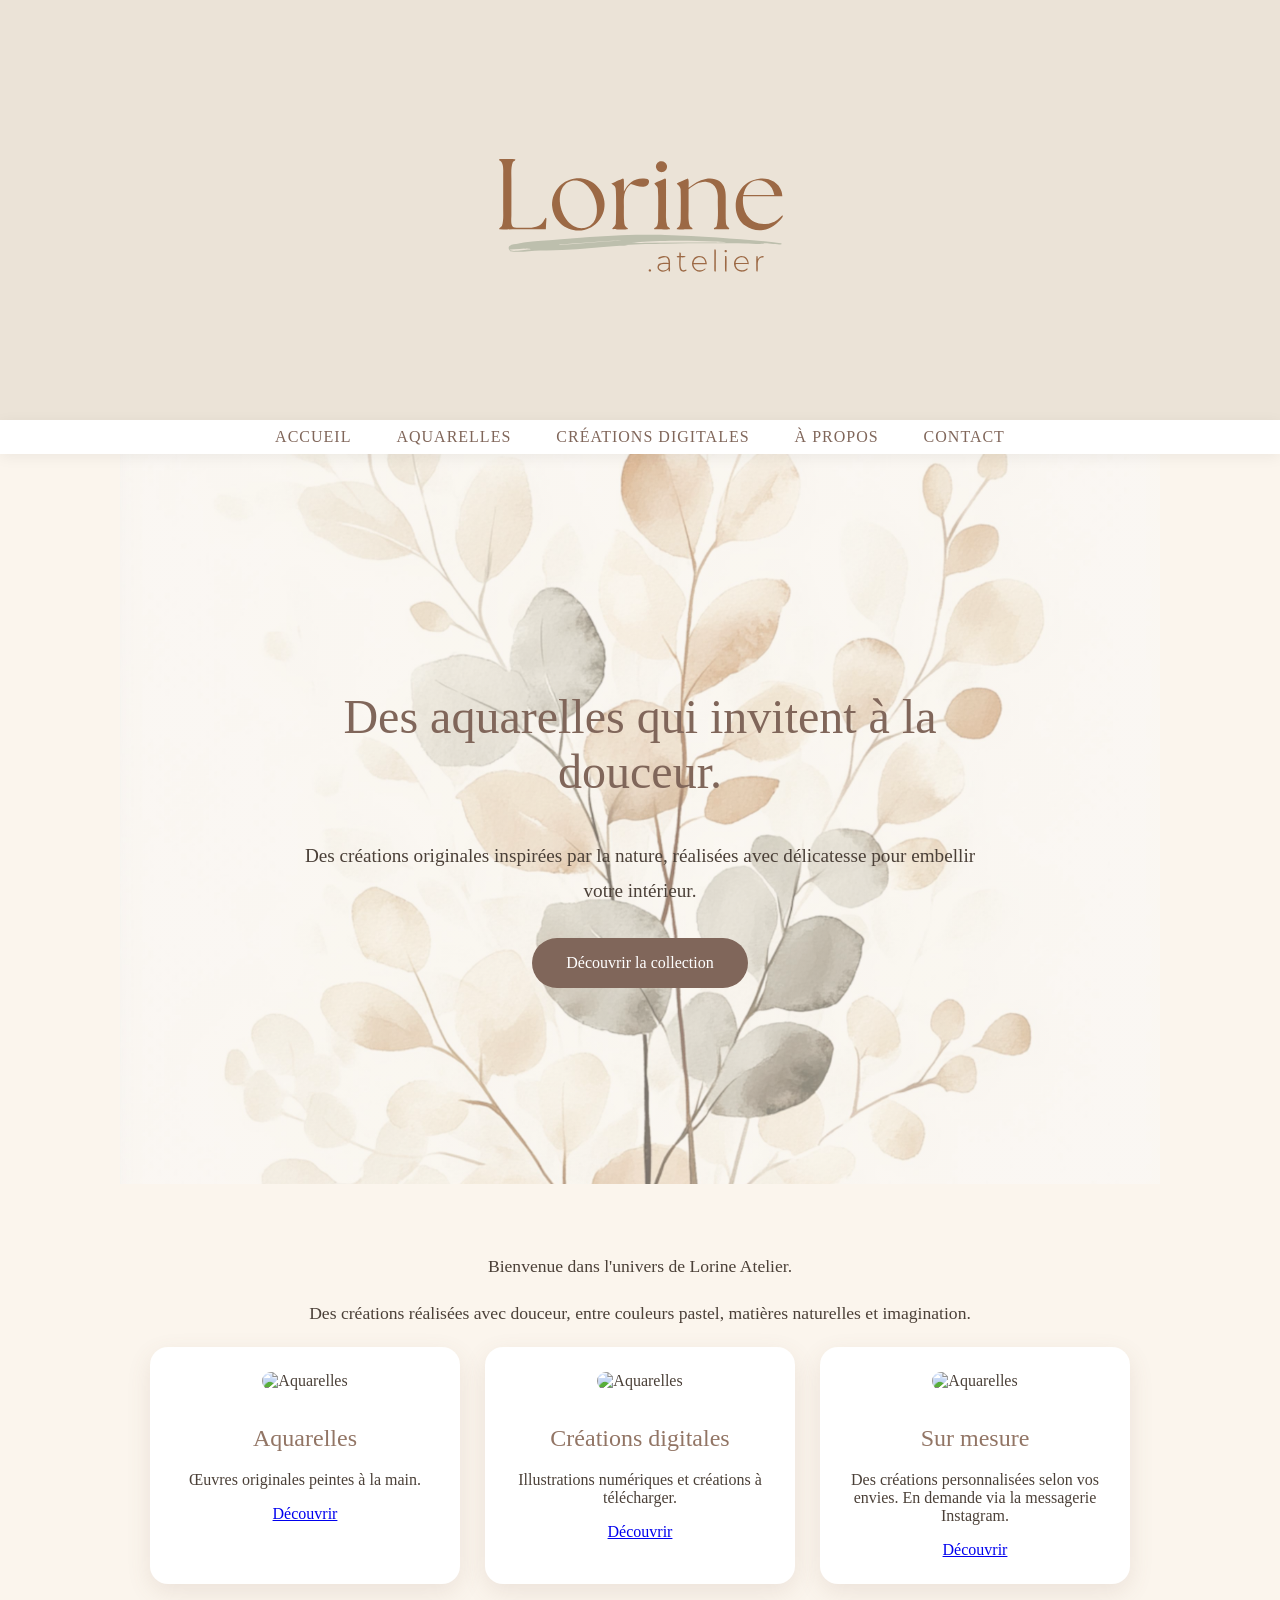
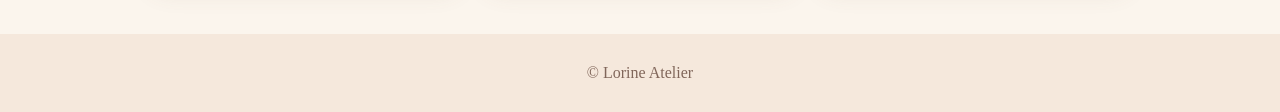
==== index.html @ 22342c41 "Enhance gallery cards with images and links Updated the gallery section with images and buttons for " ====
<!DOCTYPE html>
<html lang="fr">

<head>
    <meta charset="UTF-8">
    <meta name="viewport" content="width=device-width, initial-scale=1.0">

    <title>Lorine Atelier | Aquarelles & créations digitales</title>

    <link rel="stylesheet" href="css/style.css">

</head>

<body>

<header>

    <img src="images/logo1.svg" alt="Logo Lorine Atelier" class="hero-logo">

</header>


<nav>

    <a href="index.html">Accueil</a>

    <a href="aquarelles.html">Aquarelles</a>

    <a href="#">Créations digitales</a>

    <a href="#">À propos</a>

    <a href="#">Contact</a>

</nav>

<section class="hero">

    <div class="hero-content">

        <h2>Des aquarelles qui invitent à la douceur.</h2>

        <p>
            Des créations originales inspirées par la nature,
            réalisées avec délicatesse pour embellir votre intérieur.
        </p>

        <a href="aquarelles.html" class="hero-button">
            Découvrir la collection
        </a>

    </div>

</section>
    
<section>

<div class="intro">

<p>
Bienvenue dans l'univers de Lorine Atelier.
</p>

<p>
Des créations réalisées avec douceur, entre couleurs pastel,
matières naturelles et imagination.
</p>

</div>


<div class="gallery">

<div class="card">

    <img src="images/test-aquarelle.jpg" alt="Aquarelles">

    <h2>Aquarelles</h2>

    <p>
        Œuvres originales peintes à la main.
    </p>

    <a href="aquarelles.html" class="card-button">
        Découvrir
    </a>

</div>


<div class="card">

    <img src="images/test-aquarelle.jpg" alt="Aquarelles">

    <h2>Créations digitales</h2>

    <p>
        Illustrations numériques et créations à télécharger.
    </p>

    <a href="aquarelles.html" class="card-button">
        Découvrir
    </a>

</div>


<div class="card">

    <img src="images/test-aquarelle.jpg" alt="Aquarelles">

    <h2>Sur mesure</h2>

    <p>
        Des créations personnalisées selon vos envies. En demande via la messagerie Instagram.
    </p>

    <a href="aquarelles.html" class="card-button">
        Découvrir
    </a>

</div>

</div>

</section>


<footer>
© Lorine Atelier
</footer>


</body>

</html>
---- css/style.css ----
body {
    margin: 0;
    font-family: Georgia, serif;
    background: #fbf5ed;
    color: #4b4038;
}

header{
    background:#EBE3D7;
    text-align:center;
    padding:0;
}

h1 {
    font-size: 3.2rem;
    font-weight: normal;
    margin: 0;
    color: #80665a;
}

.subtitle {
    font-size: 1.2rem;
    margin-top: 15px;
}

nav{
    display:flex;
    justify-content:center;
    align-items:center;
    gap:45px;
    padding:8px 20px;
    background:white;
    position:sticky;
    top:0;
    box-shadow:0 3px 15px rgba(0,0,0,.06);
    z-index:1000;
}

nav a{
    color:#80665a;
    text-decoration:none;
    font-size:1rem;
    letter-spacing:1px;
    text-transform:uppercase;
    transition:.3s;
}

nav a:hover{

    color:#b58c74;

}

section {
    max-width: 1000px;
    margin: auto;
    padding: 50px 20px;
}

.intro {
    text-align: center;
    font-size: 1.1rem;
    line-height: 1.7;
}

.gallery {
    display: flex;
    gap: 25px;
    justify-content: center;
    flex-wrap: wrap;
}

.card {
    background: white;
    width: 260px;
    padding: 25px;
    border-radius: 18px;
    text-align: center;
    box-shadow: 0 8px 25px rgba(120, 90, 70, 0.12);
}

.card h2 {
    color: #927565;
    font-weight: normal;
}

footer {
    text-align: center;
    padding: 30px;
    background: #f5e8dc;
    color: #80665a;
}

.card img{
    width:100%;
    height:320px;
    object-fit:cover;
    border-radius:12px;
    margin-bottom:15px;
}

.card{
    transition:0.3s;
}

.card:hover{
    transform:translateY(-8px);
}

.hero-logo{
    display:block;
    width:95vw;
    max-width:none;
    height:420px;
    object-fit:contain;
    margin:0 auto;
}

.hero{
    height:70vh;
    min-height:500px;
    display:flex;
    justify-content:center;
    align-items:center;
    text-align:center;
    background:
        linear-gradient(rgba(245,237,228,.45), rgba(245,237,228,.45)),
        url("../images/hero.jpg");
    background-size:cover;
    background-position:center;
}

.hero-content{
    max-width:700px;
}

.hero h2{
    font-size:3rem;
    font-weight:normal;
    color:#80665a;

}

.hero p{
    font-size:1.2rem;
    line-height:1.8;
    margin:30px 0;
}

.hero-button{
    display:inline-block;
    padding:16px 34px;
    background:#80665a;
    color:white;
    text-decoration:none;
    border-radius:50px;
    transition:.3s;
}

.hero-button:hover{
    background:#a17f6e;
}
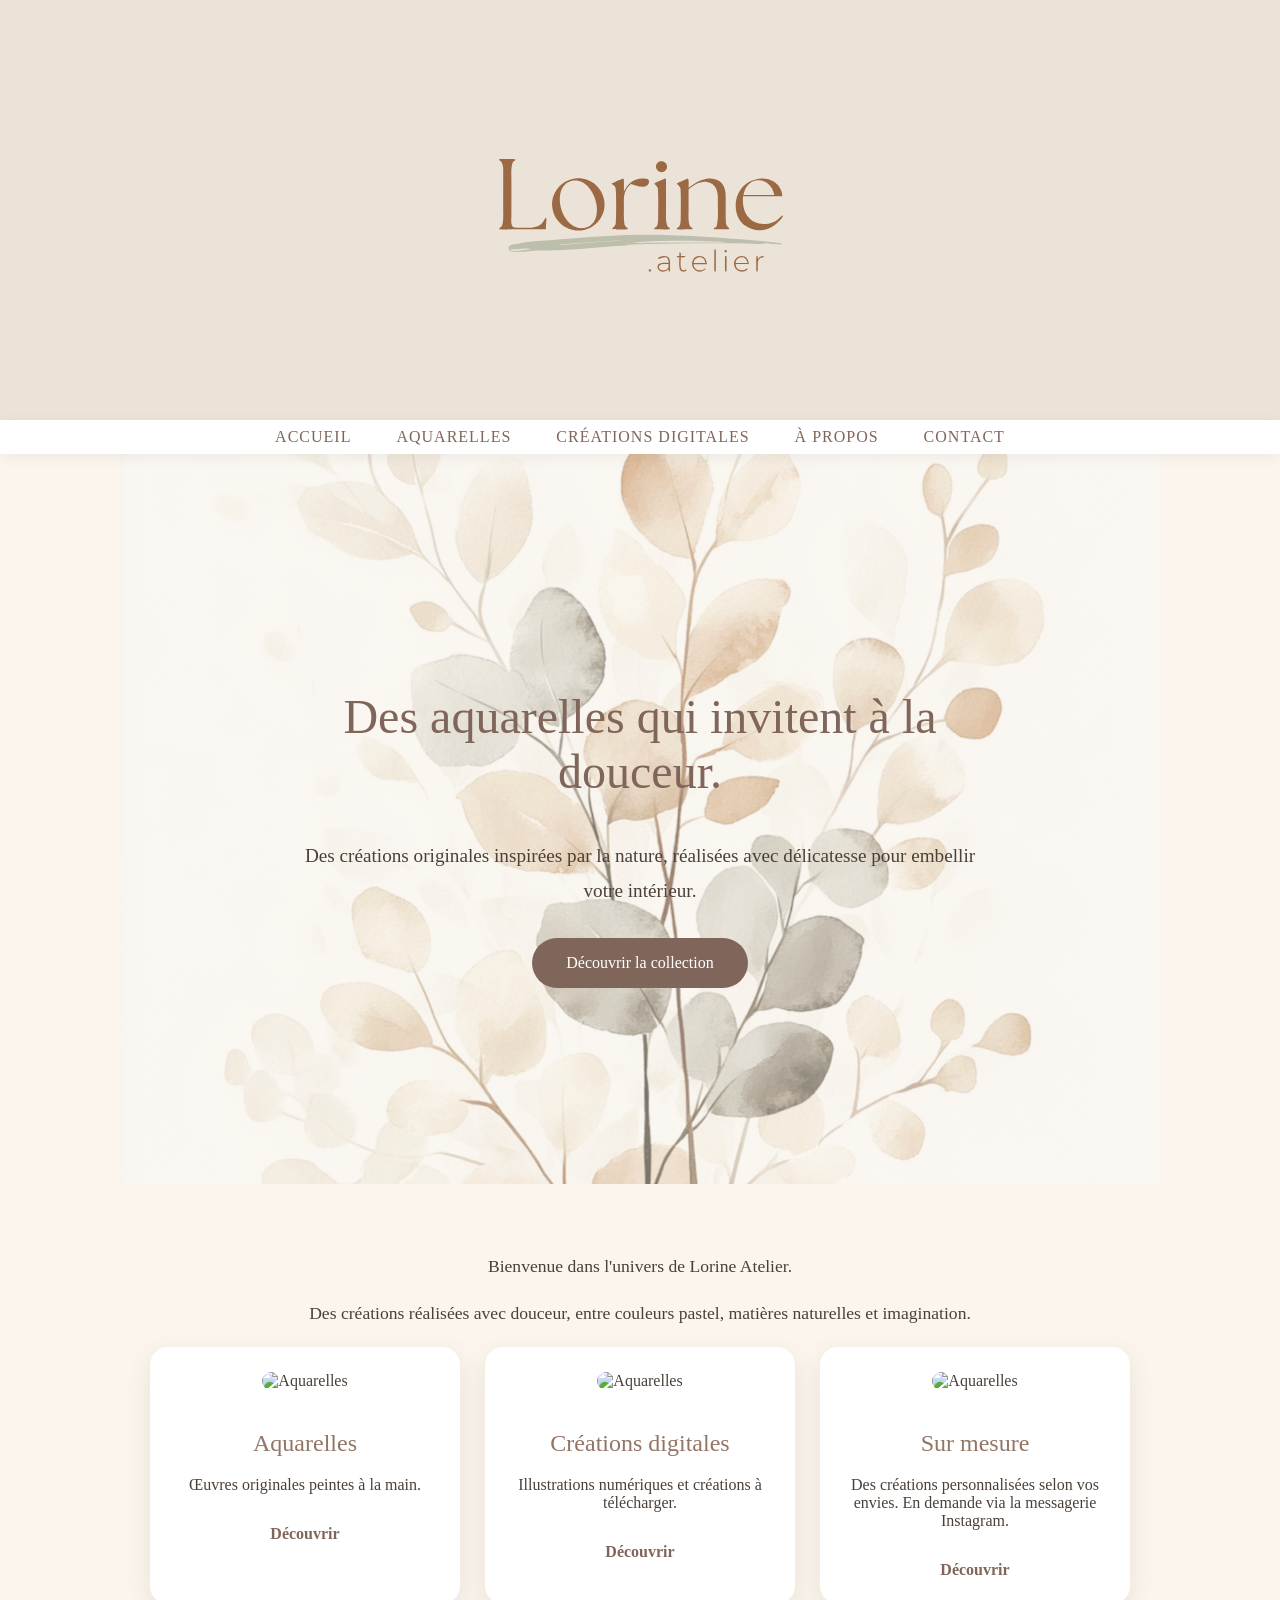
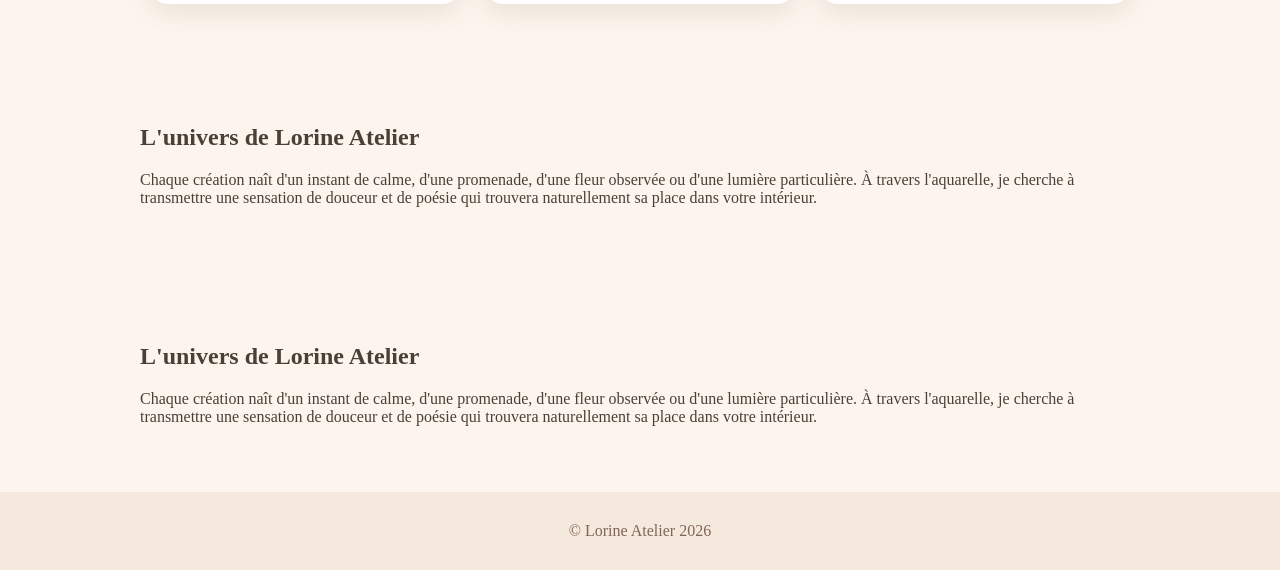
==== commit 1f16be5e: "Add 'about' section and update footer year Added a new section about 'Lorine Atelier' and updated th" ====
--- a/index.html
+++ b/index.html
@@ -125,9 +125,44 @@
 
 </section>
 
+ <section class="about">
+
+    <div class="about-content">
+
+        <h2>L'univers de Lorine Atelier</h2>
+
+        <p>
+            Chaque création naît d'un instant de calme, d'une promenade,
+            d'une fleur observée ou d'une lumière particulière.
+            À travers l'aquarelle, je cherche à transmettre une sensation
+            de douceur et de poésie qui trouvera naturellement sa place
+            dans votre intérieur.
+        </p>
+
+    </div>
+
+</section>
+
+ <section class="about">
+
+    <div class="about-content">
+
+        <h2>L'univers de Lorine Atelier</h2>
+
+        <p>
+            Chaque création naît d'un instant de calme, d'une promenade,
+            d'une fleur observée ou d'une lumière particulière.
+            À travers l'aquarelle, je cherche à transmettre une sensation
+            de douceur et de poésie qui trouvera naturellement sa place
+            dans votre intérieur.
+        </p>
+
+    </div>
+
+</section>
 
 <footer>
-© Lorine Atelier
+© Lorine Atelier 2026
 </footer>
 
 
--- a/css/style.css
+++ b/css/style.css
@@ -157,6 +157,35 @@
     transition:.3s;
 }
 
+.card img{
+    width:100%;
+    height:220px;
+    object-fit:cover;
+    border-radius:12px;
+    margin-bottom:20px;
+
+}
+
+.card{
+    transition:.3s;
+
+}
+
+.card:hover{
+    transform:translateY(-8px);
+    box-shadow:0 18px 40px rgba(0,0,0,.12);
+
+}
+
+.card-button{
+    display:inline-block;
+    margin-top:15px;
+    color:#80665a;
+    text-decoration:none;
+    font-weight:bold;
+
+}
+
 .hero-button:hover{
     background:#a17f6e;
 }
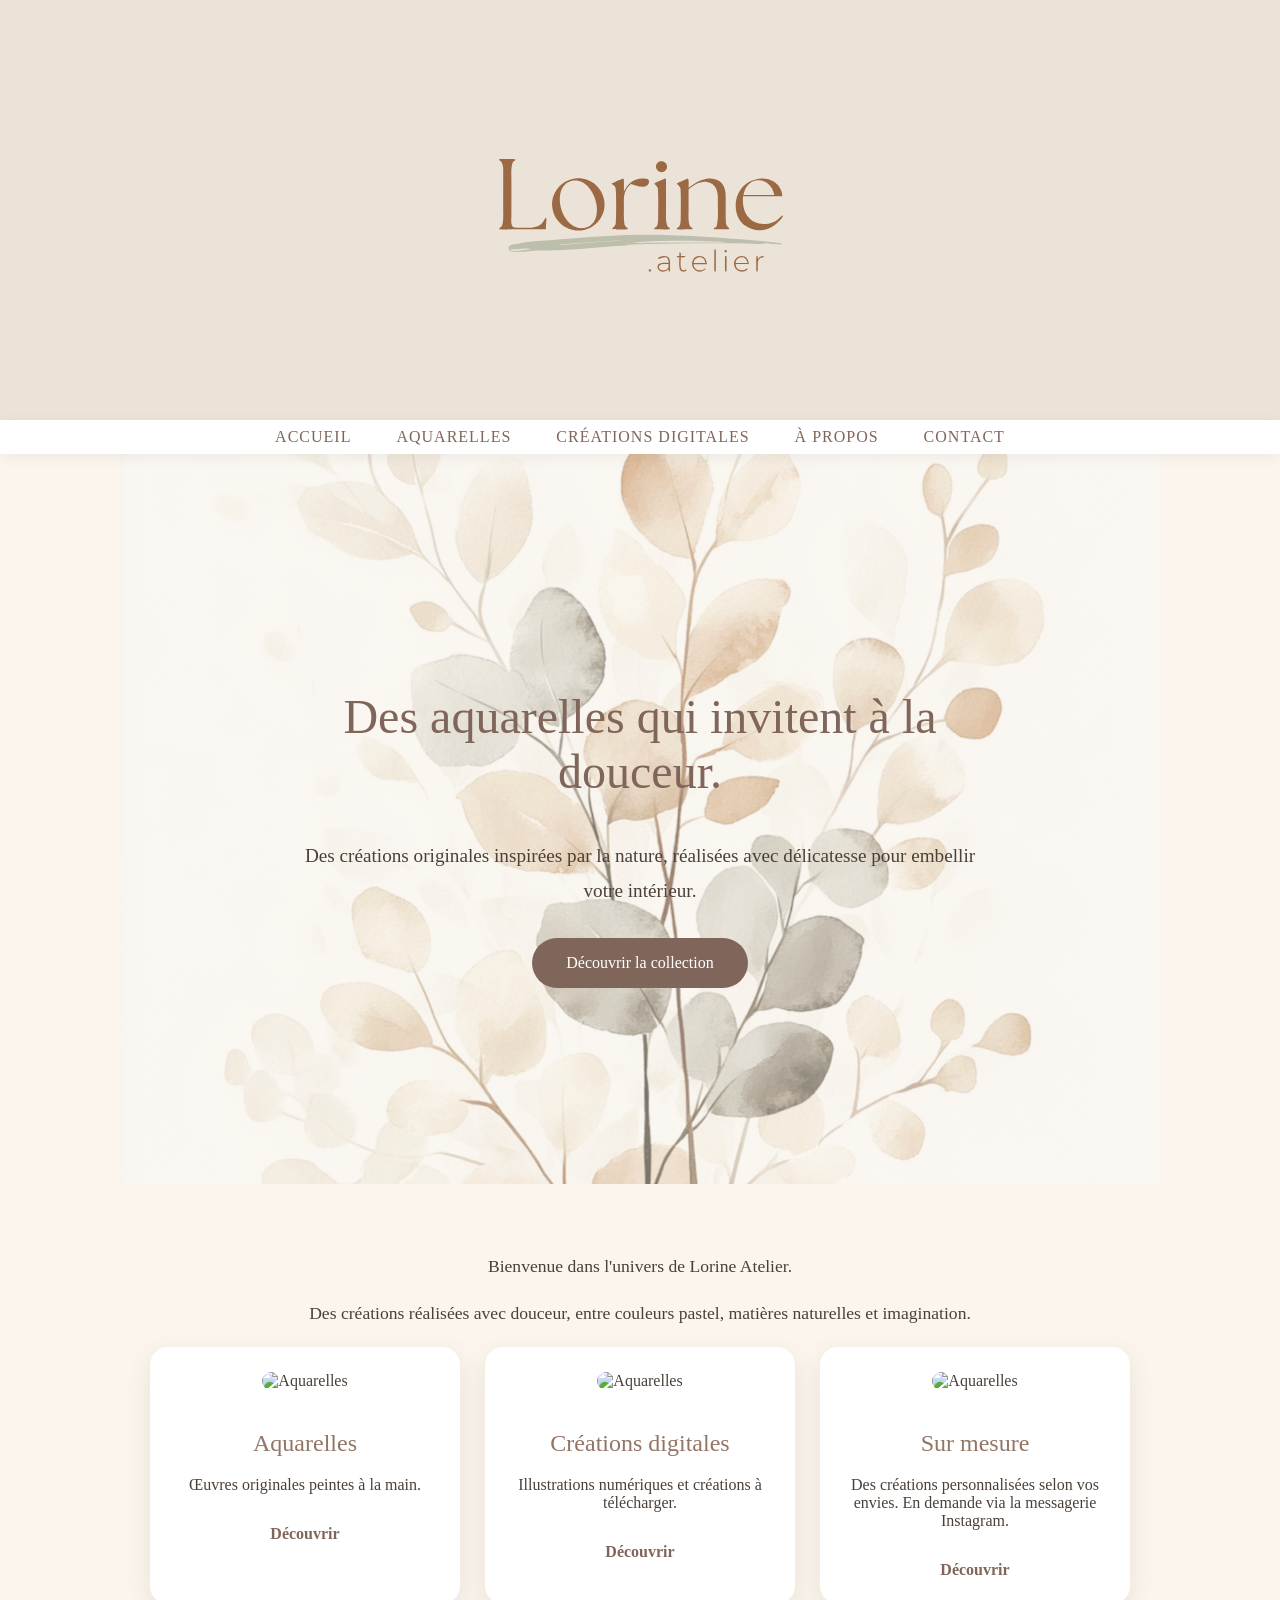
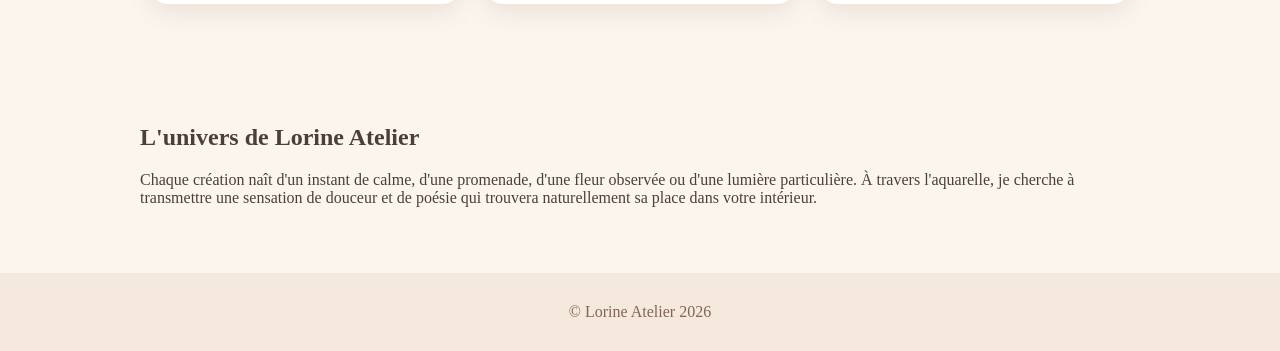
==== commit 81ec60d6: "Delete about section from index.html Removed the 'about' section from the HTML." ====
--- a/index.html
+++ b/index.html
@@ -143,24 +143,6 @@
 
 </section>
 
- <section class="about">
-
-    <div class="about-content">
-
-        <h2>L'univers de Lorine Atelier</h2>
-
-        <p>
-            Chaque création naît d'un instant de calme, d'une promenade,
-            d'une fleur observée ou d'une lumière particulière.
-            À travers l'aquarelle, je cherche à transmettre une sensation
-            de douceur et de poésie qui trouvera naturellement sa place
-            dans votre intérieur.
-        </p>
-
-    </div>
-
-</section>
-
 <footer>
 © Lorine Atelier 2026
 </footer>
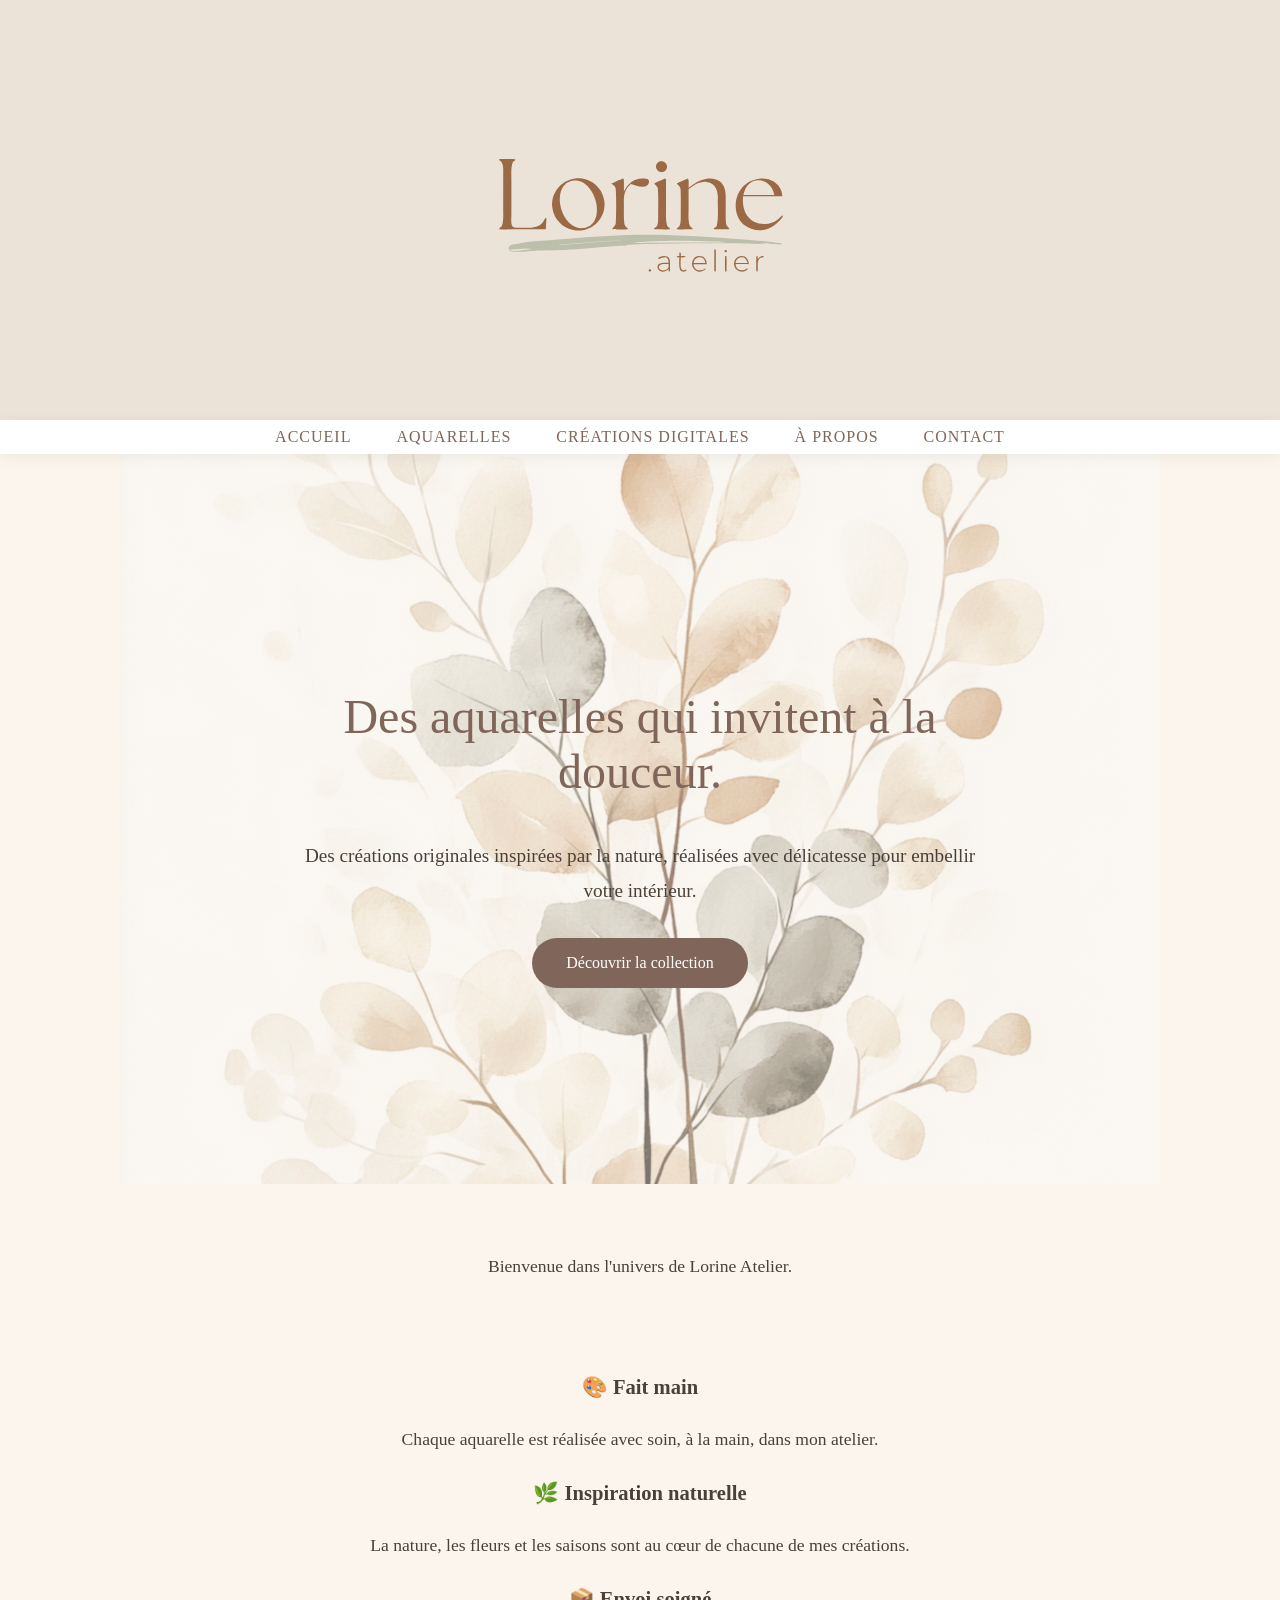
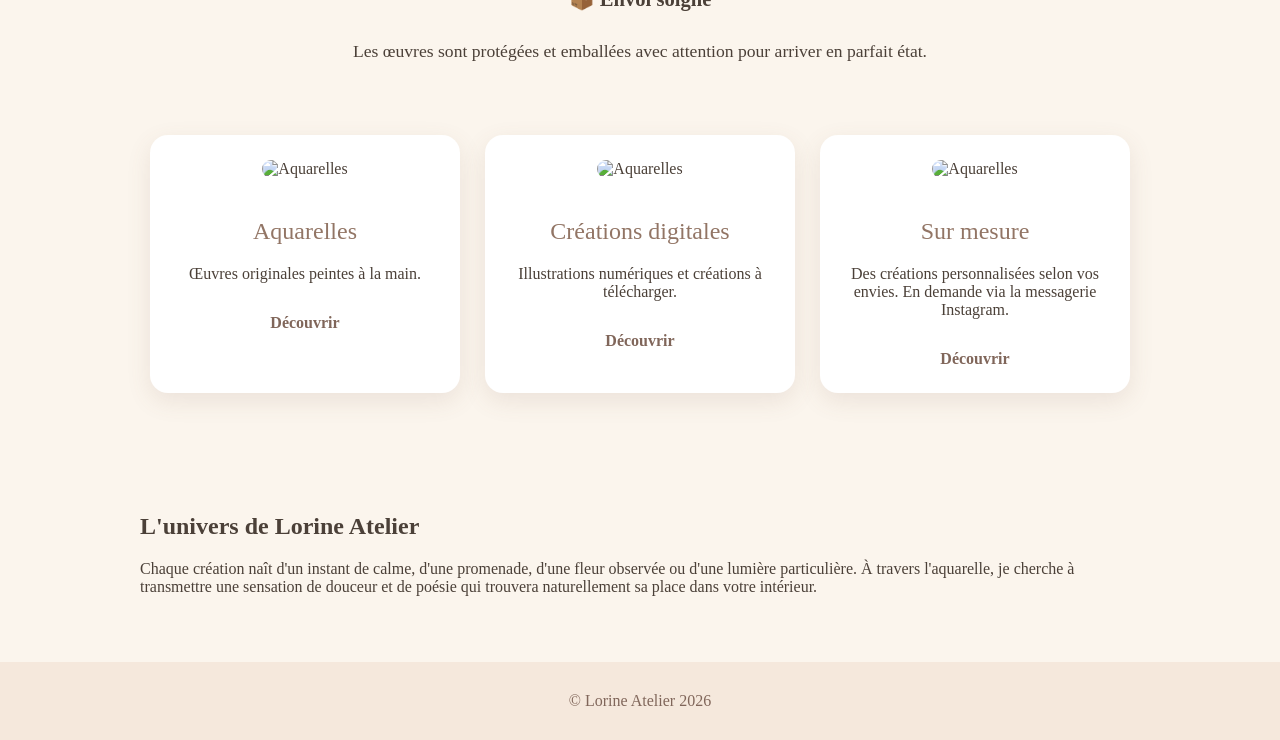
==== commit e7ec18fc: "Introduce values section in index.html Added a section highlighting key values of the creations." ====
--- a/index.html
+++ b/index.html
@@ -61,10 +61,24 @@
 Bienvenue dans l'univers de Lorine Atelier.
 </p>
 
-<p>
-Des créations réalisées avec douceur, entre couleurs pastel,
-matières naturelles et imagination.
-</p>
+<section class="values">
+
+    <div class="value">
+        <h3>🎨 Fait main</h3>
+        <p>Chaque aquarelle est réalisée avec soin, à la main, dans mon atelier.</p>
+    </div>
+
+    <div class="value">
+        <h3>🌿 Inspiration naturelle</h3>
+        <p>La nature, les fleurs et les saisons sont au cœur de chacune de mes créations.</p>
+    </div>
+
+    <div class="value">
+        <h3>📦 Envoi soigné</h3>
+        <p>Les œuvres sont protégées et emballées avec attention pour arriver en parfait état.</p>
+    </div>
+
+</section>
 
 </div>
 
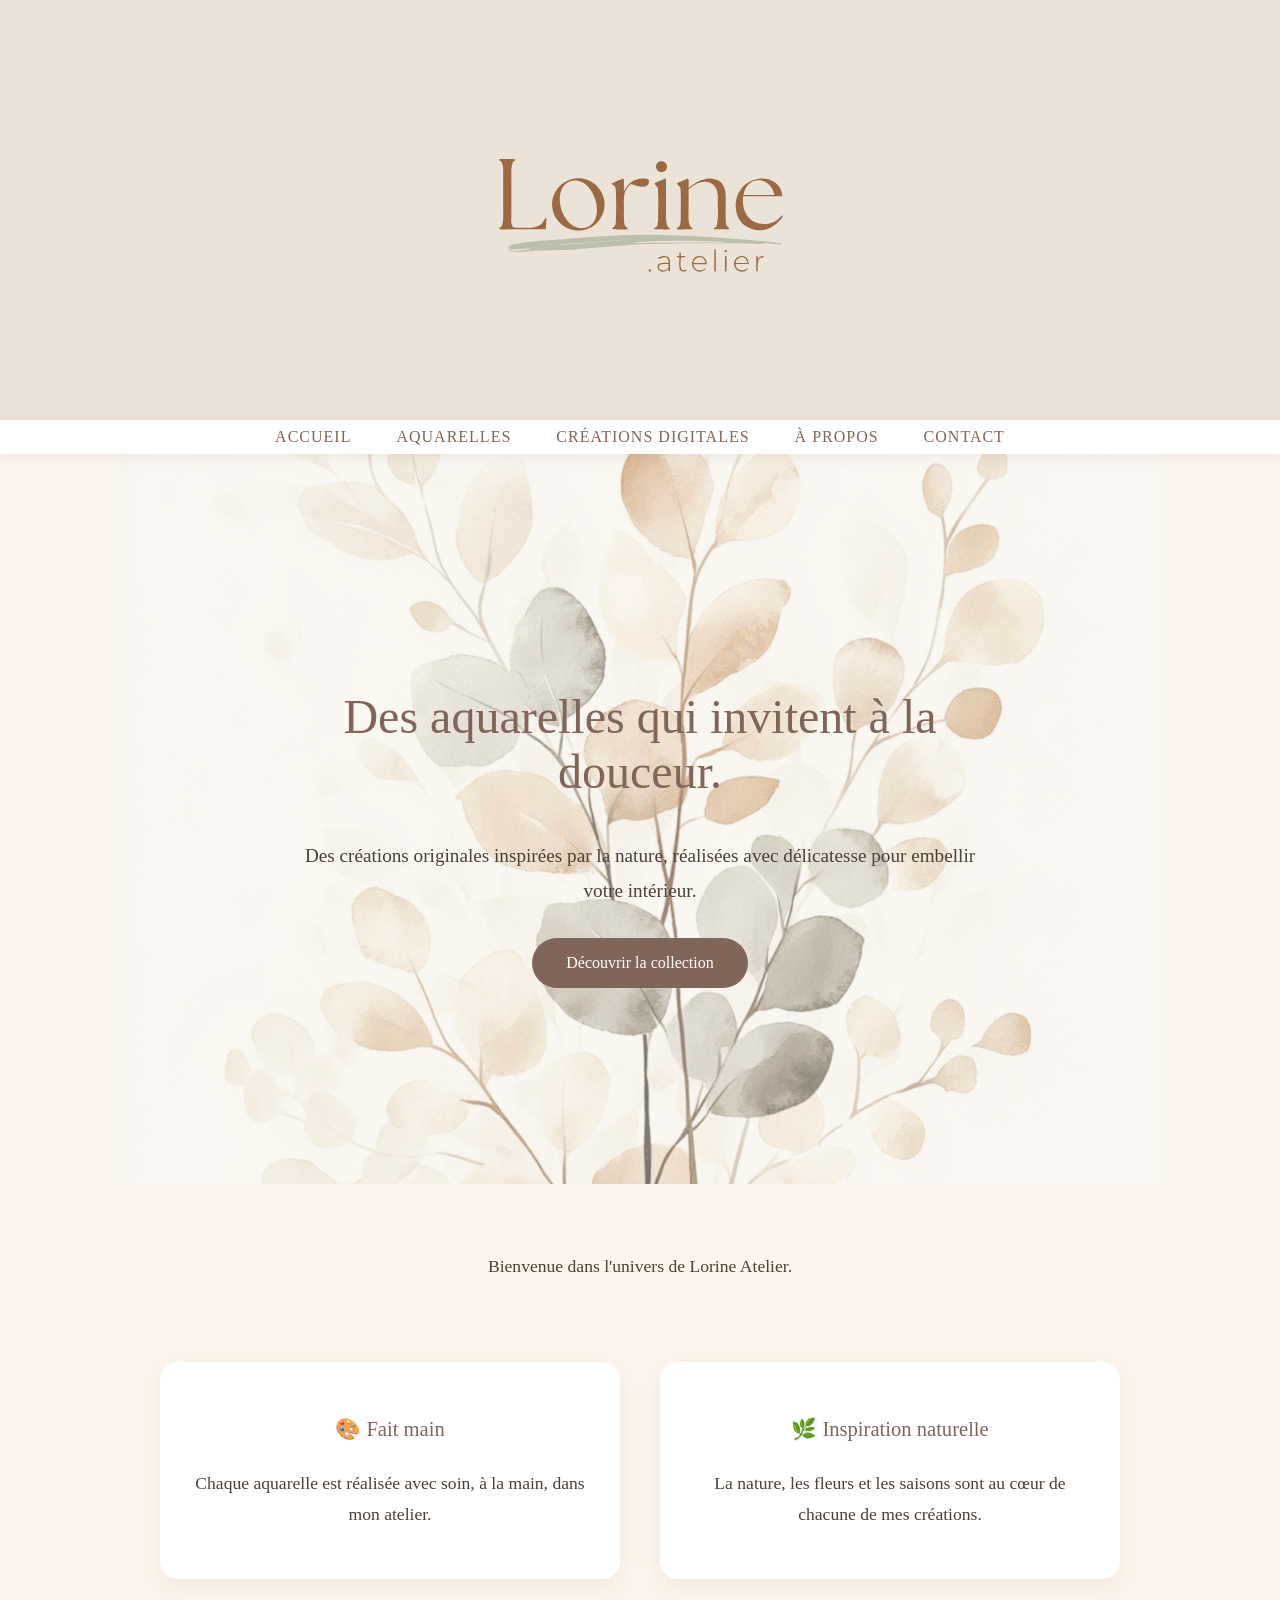
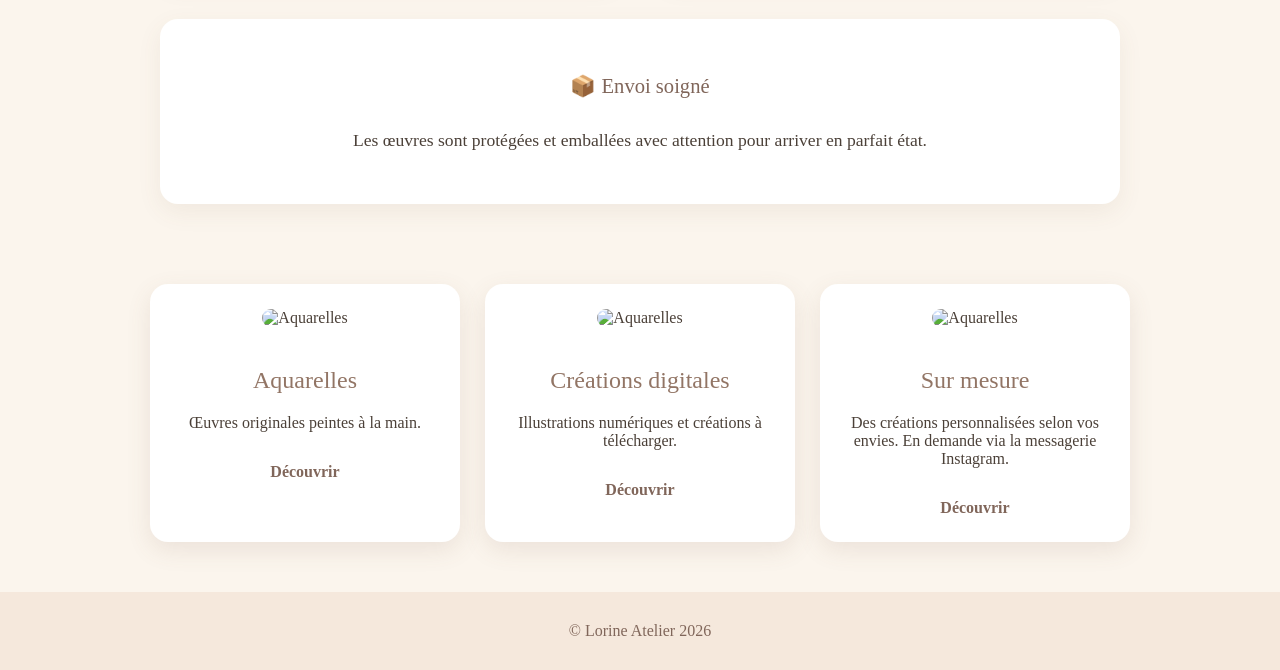
==== commit dea334b2: "Delete 'about' section from index.html Removed the 'about' section from the HTML." ====
--- a/index.html
+++ b/index.html
@@ -139,23 +139,6 @@
 
 </section>
 
- <section class="about">
-
-    <div class="about-content">
-
-        <h2>L'univers de Lorine Atelier</h2>
-
-        <p>
-            Chaque création naît d'un instant de calme, d'une promenade,
-            d'une fleur observée ou d'une lumière particulière.
-            À travers l'aquarelle, je cherche à transmettre une sensation
-            de douceur et de poésie qui trouvera naturellement sa place
-            dans votre intérieur.
-        </p>
-
-    </div>
-
-</section>
 
 <footer>
 © Lorine Atelier 2026
--- a/css/style.css
+++ b/css/style.css
@@ -189,3 +189,121 @@
 .hero-button:hover{
     background:#a17f6e;
 }
+
+.values{
+    display:flex;
+    justify-content:center;
+    gap:40px;
+    flex-wrap:wrap;
+
+    max-width:1100px;
+    margin:80px auto;
+
+    padding:0 20px;
+}
+
+.value{
+    flex:1;
+    min-width:250px;
+
+    background:white;
+
+    padding:30px;
+
+    border-radius:18px;
+
+    text-align:center;
+
+    box-shadow:0 8px 25px rgba(120,90,70,.08);
+}
+
+.value h3{
+    color:#80665a;
+    font-weight:normal;
+}
+
+.value p{
+    line-height:1.8;
+}
+
+
+
+/* ========================= */
+/* PAGE AQUARELLES */
+/* ========================= */
+
+.page-title{
+    text-align:center;
+    padding:80px 20px 50px;
+}
+
+.page-title h1{
+    font-size:3rem;
+    font-weight:normal;
+    color:#80665a;
+    margin-bottom:10px;
+}
+
+.page-title p{
+    font-size:1.1rem;
+    color:#6d5a4f;
+}
+
+.products{
+    max-width:1200px;
+    margin:0 auto 100px;
+    padding:0 20px;
+    display:grid;
+    grid-template-columns:repeat(auto-fit,minmax(280px,1fr));
+    gap:35px;
+}
+
+.product{
+    background:white;
+    border-radius:18px;
+    overflow:hidden;
+    box-shadow:0 8px 25px rgba(0,0,0,.08);
+    transition:0.3s;
+}
+
+.product:hover{
+    transform:translateY(-8px);
+    box-shadow:0 18px 40px rgba(0,0,0,.12);
+}
+
+.product img{
+    width:100%;
+    height:320px;
+    object-fit:cover;
+}
+
+.product h2{
+    text-align:center;
+    color:#80665a;
+    font-weight:normal;
+    margin-top:20px;
+}
+
+.price{
+    text-align:center;
+    font-size:1.3rem;
+    color:#4b4038;
+    margin:10px 0 25px;
+}
+
+.product a{
+    display:block;
+    width:180px;
+    margin:0 auto 30px;
+    padding:14px;
+    text-align:center;
+    background:#80665a;
+    color:white;
+    text-decoration:none;
+    border-radius:40px;
+    transition:.3s;
+}
+
+.product a:hover{
+    background:#9a7d6c;
+}
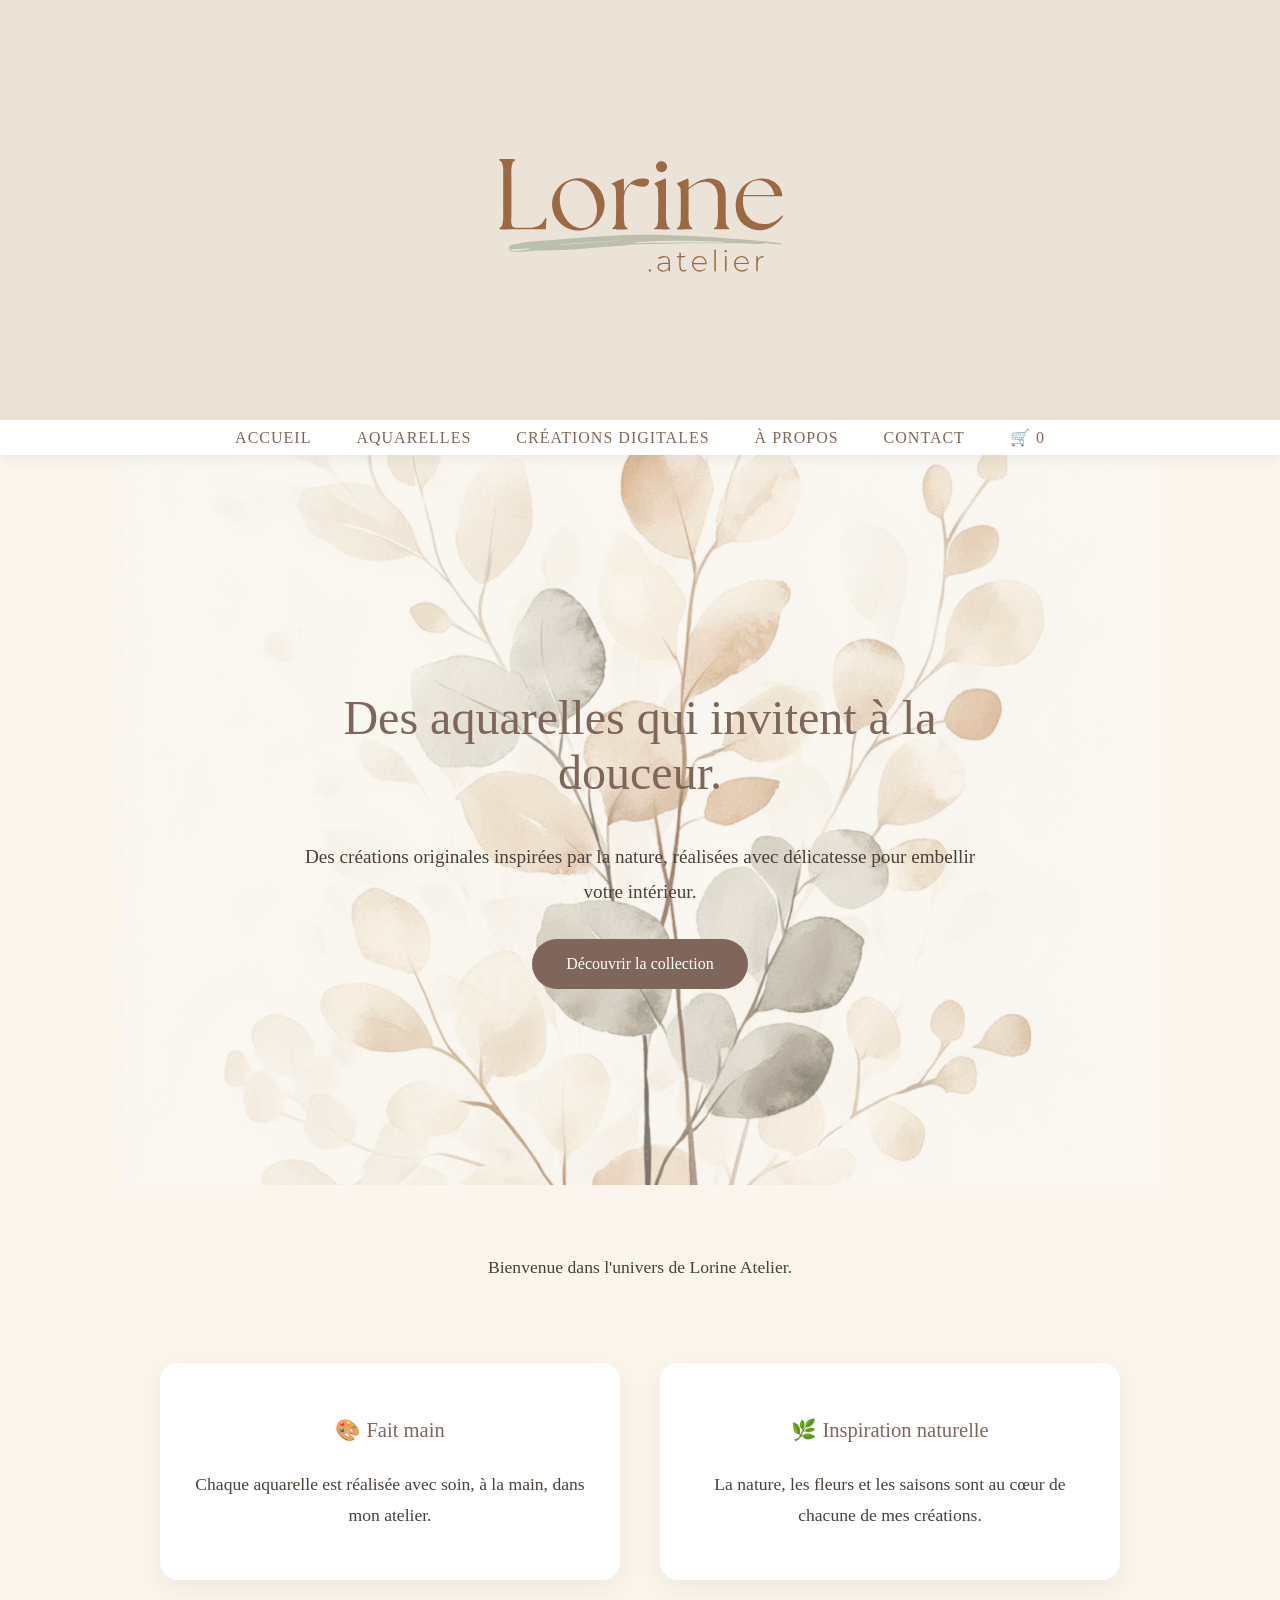
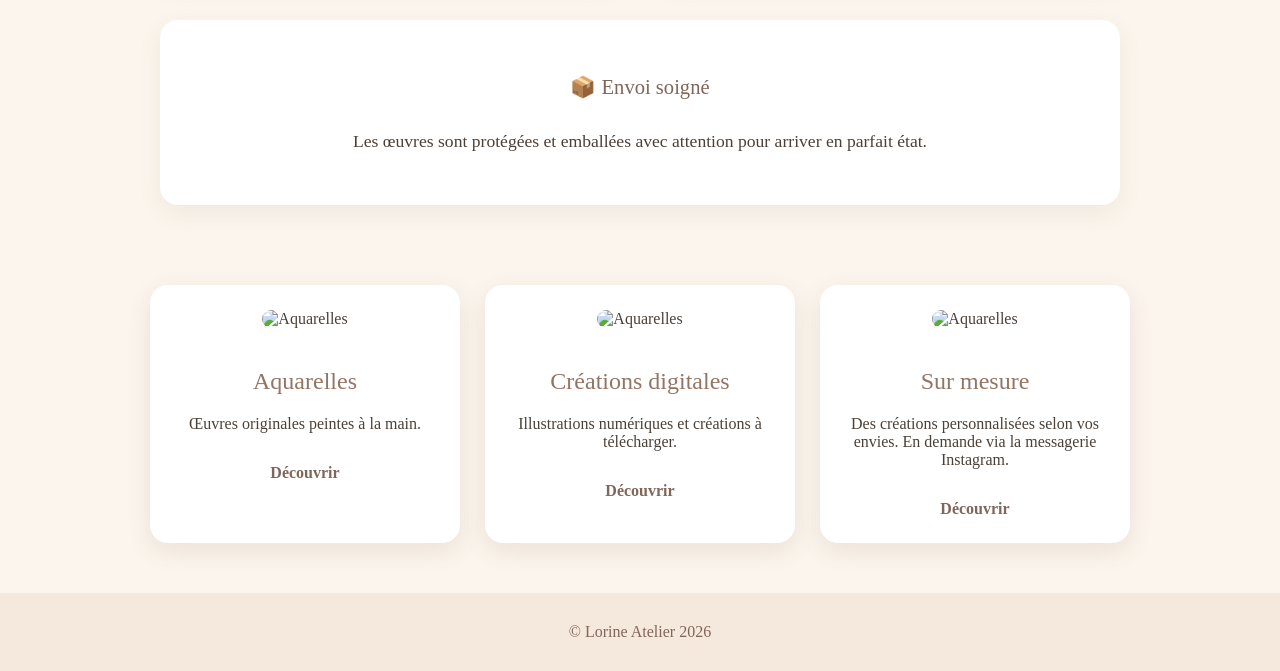
==== commit 5f41cc44: "Add cart link to navigation in index.html" ====
--- a/index.html
+++ b/index.html
@@ -23,14 +23,13 @@
 <nav>
 
     <a href="index.html">Accueil</a>
-
     <a href="aquarelles.html">Aquarelles</a>
-
     <a href="#">Créations digitales</a>
-
     <a href="#">À propos</a>
-
     <a href="#">Contact</a>
+    <a href="panier.html" id="cart-link">
+        🛒 <span id="cart-count">0</span>
+    </a>
 
 </nav>
 
--- a/css/style.css
+++ b/css/style.css
@@ -307,3 +307,175 @@
 .product a:hover{
     background:#9a7d6c;
 }
+
+.tabs{
+    display:flex;
+    margin-bottom:30px;
+}
+
+.tab{
+    flex:1;
+    padding:15px;
+    border:none;
+    background:#f3ede8;
+    color:#80665a;
+    cursor:pointer;
+    font-size:1rem;
+    transition:.3s;
+}
+
+.tab.active{
+    background:#80665a;
+    color:white;
+}
+
+.tab:first-child{
+    border-radius:12px 0 0 12px;
+}
+
+.tab:last-child{
+    border-radius:0 12px 12px 0;
+}
+
+.product-options{
+    margin:30px 0;
+}
+
+#reproduction select{
+    width:100%;
+    padding:12px;
+    margin:20px 0;
+    border-radius:10px;
+    border:1px solid #ddd;
+    font-size:1rem;
+}
+
+.buy-button{
+    display:block;
+    width:100%;
+    padding:16px;
+    margin-top:30px;
+
+    background:#80665a;
+    color:white;
+
+    border:none;
+    border-radius:50px;
+
+    font-size:1rem;
+    cursor:pointer;
+
+    transition:.3s;
+}
+
+.buy-button:hover{
+    background:#9a7d6c;
+}
+
+
+/* ========================= */
+/* PAGE PRODUIT */
+/* ========================= */
+
+.product-page{
+
+    display:flex;
+    gap:50px;
+    align-items:flex-start;
+
+}
+
+.product-image{
+
+    flex:1;
+
+}
+
+.product-image img{
+
+    width:100%;
+    max-width:500px;
+    height:auto;
+
+    border-radius:18px;
+
+    display:block;
+
+}
+
+.product-info{
+
+    flex:1;
+
+}
+
+
+/* ========================= */
+/* JAVA SCRIPT */
+/* ========================= */
+
+.tab-content{
+    display:none;
+}
+
+.tab-content.active{
+    display:block;
+}
+
+
+.quantity-controls{
+
+    display:flex;
+    justify-content:center;
+    align-items:center;
+    gap:15px;
+    margin:15px 0;
+
+}
+
+.quantity-controls button{
+
+    width:35px;
+    height:35px;
+    border:none;
+    border-radius:50%;
+    background:#80665a;
+    color:white;
+    cursor:pointer;
+    font-size:1.2rem;
+    transition:.3s;
+
+}
+
+.quantity-controls button:hover{
+    background:#a17f6e;
+
+}
+
+.cart-item{
+
+    display:flex;
+    align-items:center;
+    gap:20px;
+    background:white;
+    padding:20px;
+    margin-bottom:20px;
+    border-radius:18px;
+    box-shadow:0 8px 20px rgba(0,0,0,.08);
+
+}
+
+.cart-image{
+
+    width:120px;
+    height:120px;
+    object-fit:cover;
+    border-radius:12px;
+
+}
+
+
+
+
+
+
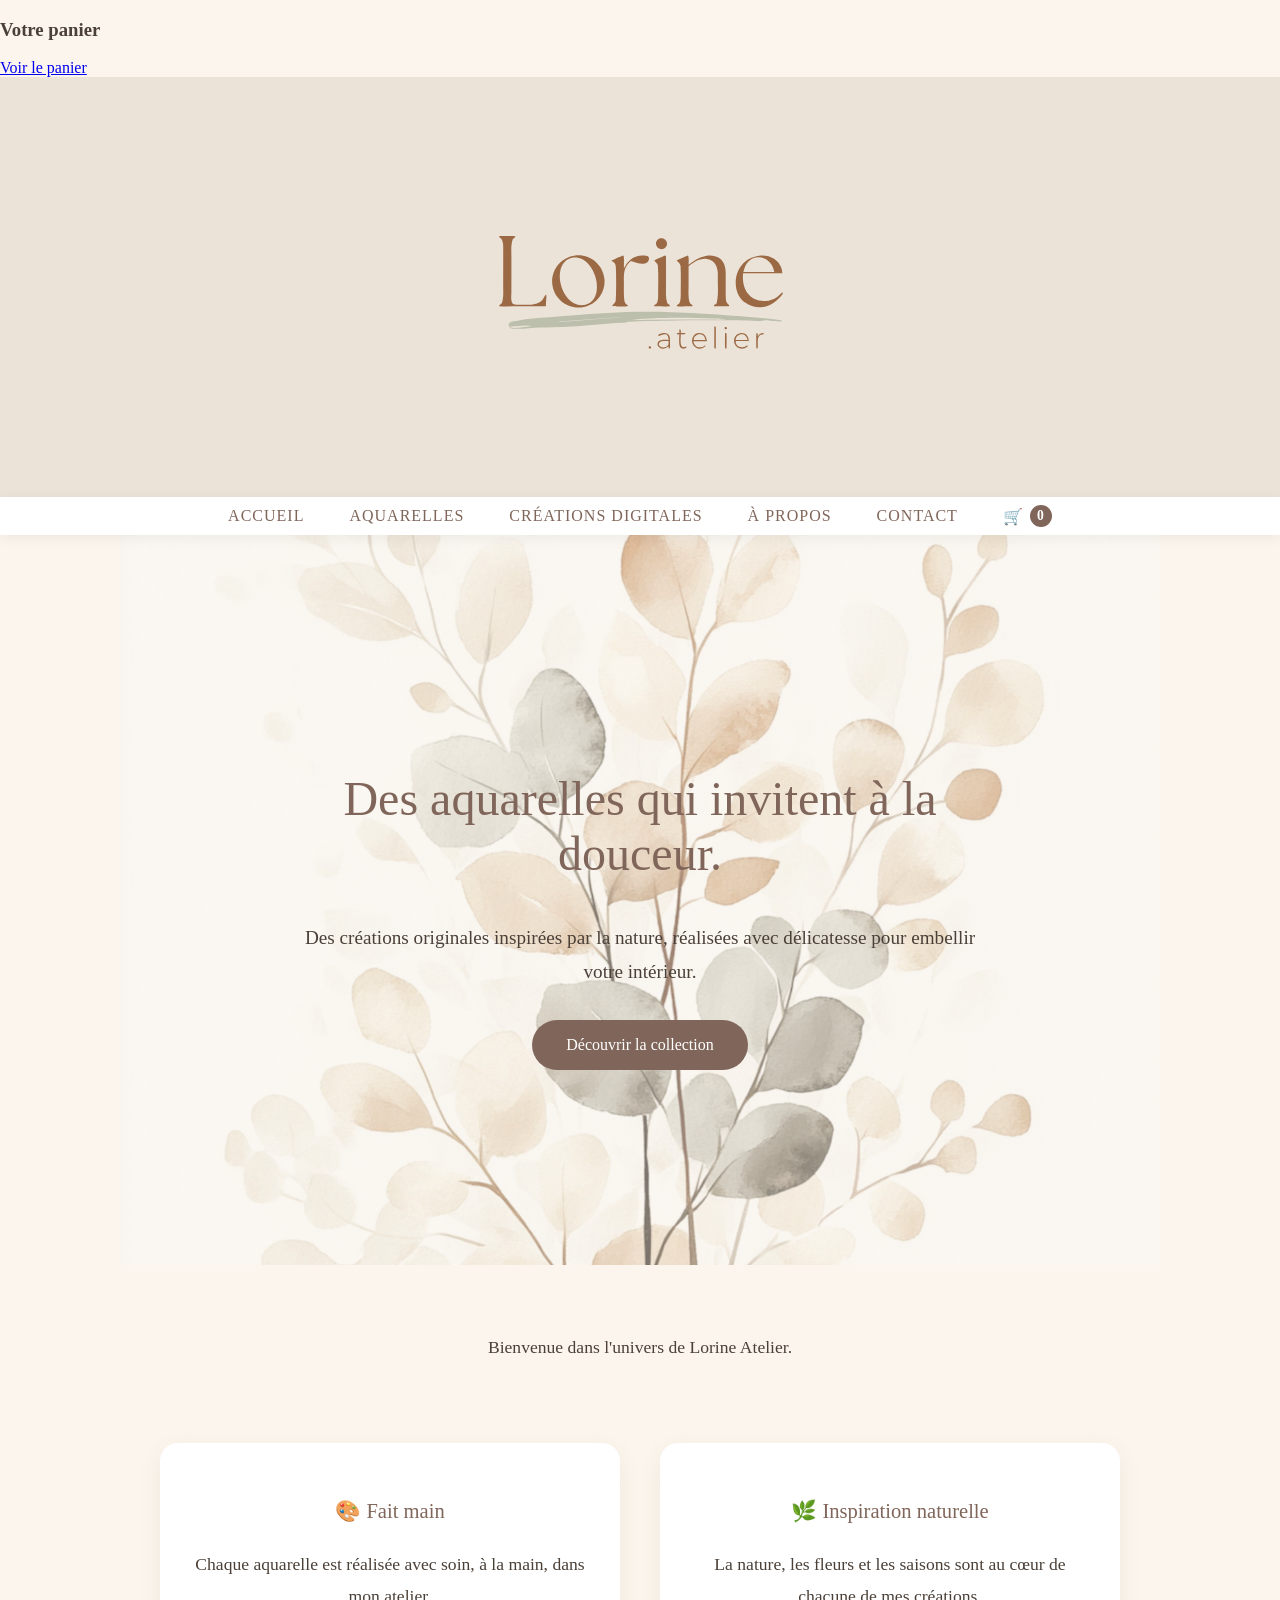
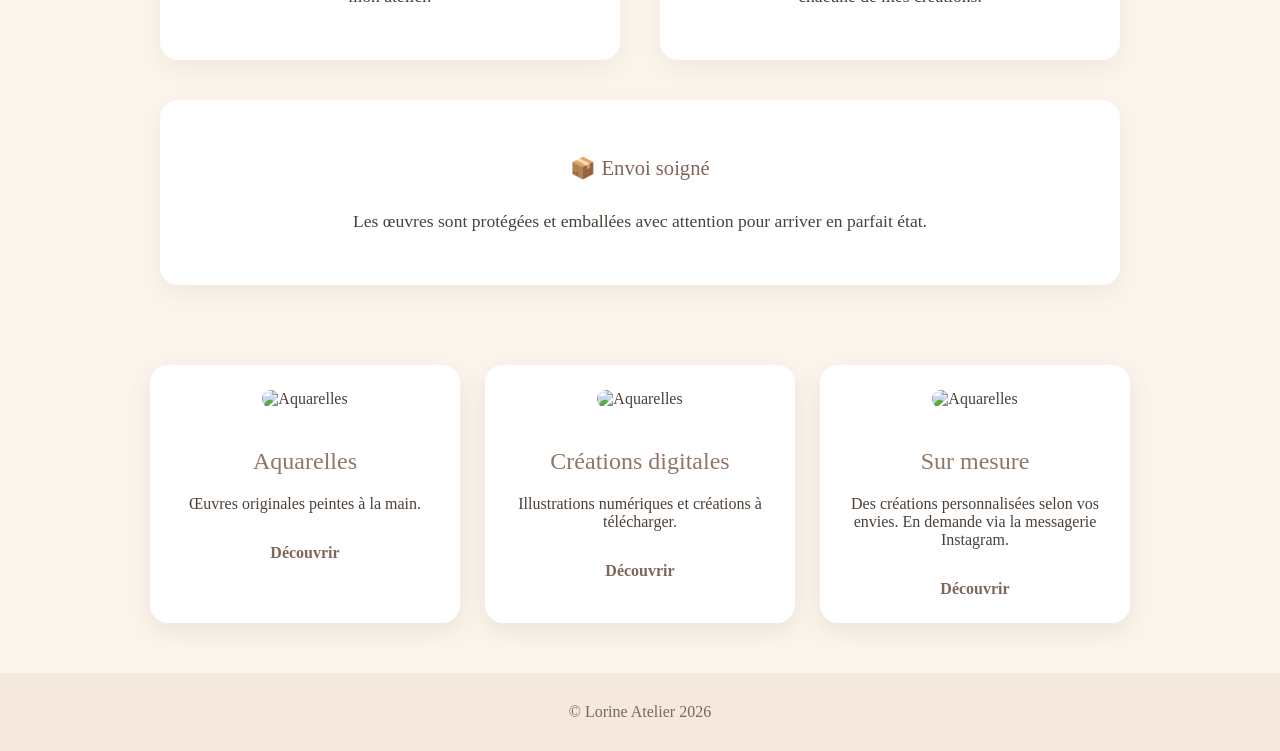
==== commit 9d186016: "Update index.html" ====
--- a/index.html
+++ b/index.html
@@ -11,6 +11,18 @@
 
 </head>
 
+<div id="mini-cart" class="mini-cart">
+
+    <h3>Votre panier</h3>
+
+    <div id="mini-cart-items"></div>
+
+    <a href="panier.html" class="mini-cart-button">
+        Voir le panier
+    </a>
+
+</div>
+    
 <body>
 
 <header>
--- a/css/style.css
+++ b/css/style.css
@@ -475,7 +475,74 @@
 }
 
 
-
-
-
-
+#cart-link{
+
+    display:flex;
+    align-items:center;
+    gap:6px;
+
+    font-weight:bold;
+
+}
+
+#cart-count{
+
+    background:#80665a;
+    color:white;
+
+    width:22px;
+    height:22px;
+
+    border-radius:50%;
+
+    display:flex;
+    justify-content:center;
+    align-items:center;
+
+    font-size:.85rem;
+
+}
+
+
+/* ========================= */
+/* TOAST */
+/* ========================= */
+
+#toast{
+
+    position:fixed;
+
+    bottom:30px;
+    right:30px;
+
+    background:#80665a;
+    color:white;
+
+    padding:18px 28px;
+
+    border-radius:12px;
+
+    box-shadow:0 8px 25px rgba(0,0,0,.2);
+
+    opacity:0;
+
+    transform:translateY(30px);
+
+    transition:.35s;
+
+    pointer-events:none;
+
+    z-index:9999;
+
+}
+
+#toast.show{
+
+    opacity:1;
+
+    transform:translateY(0);
+
+}
+
+
+
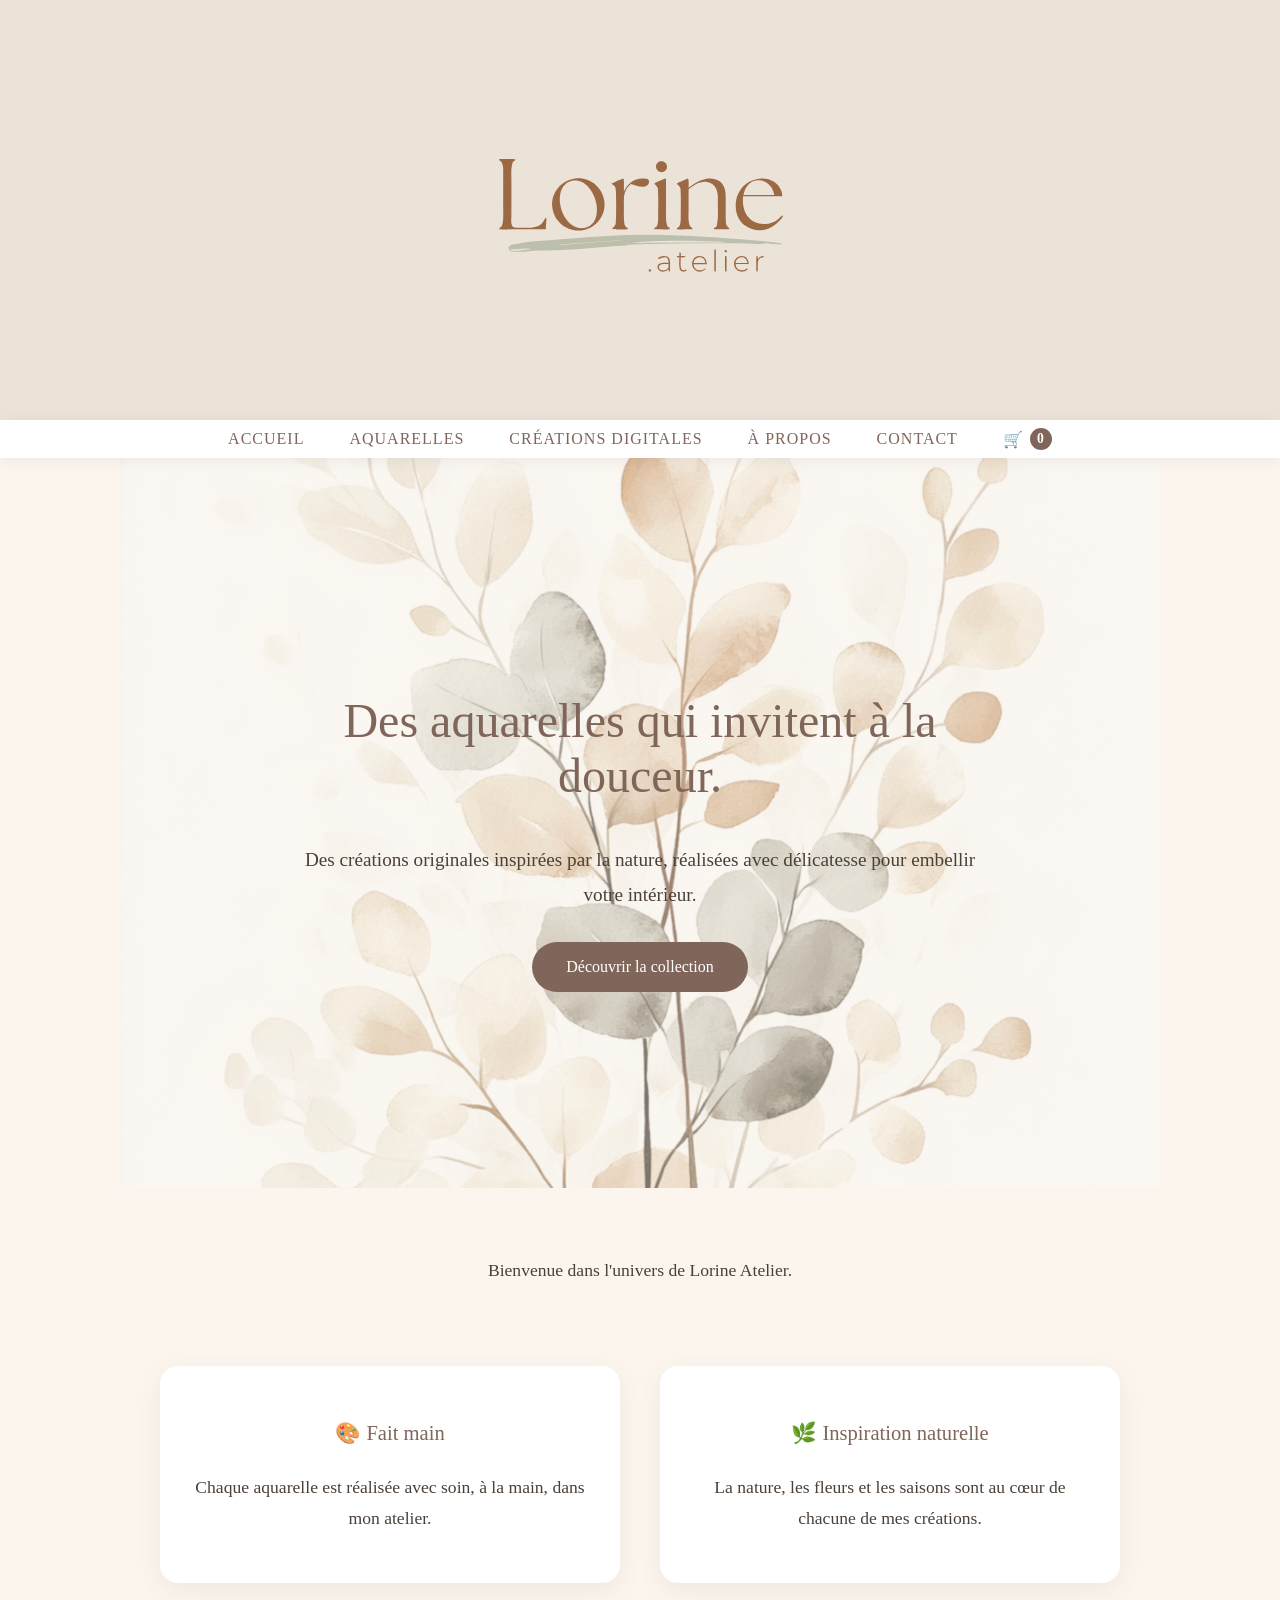
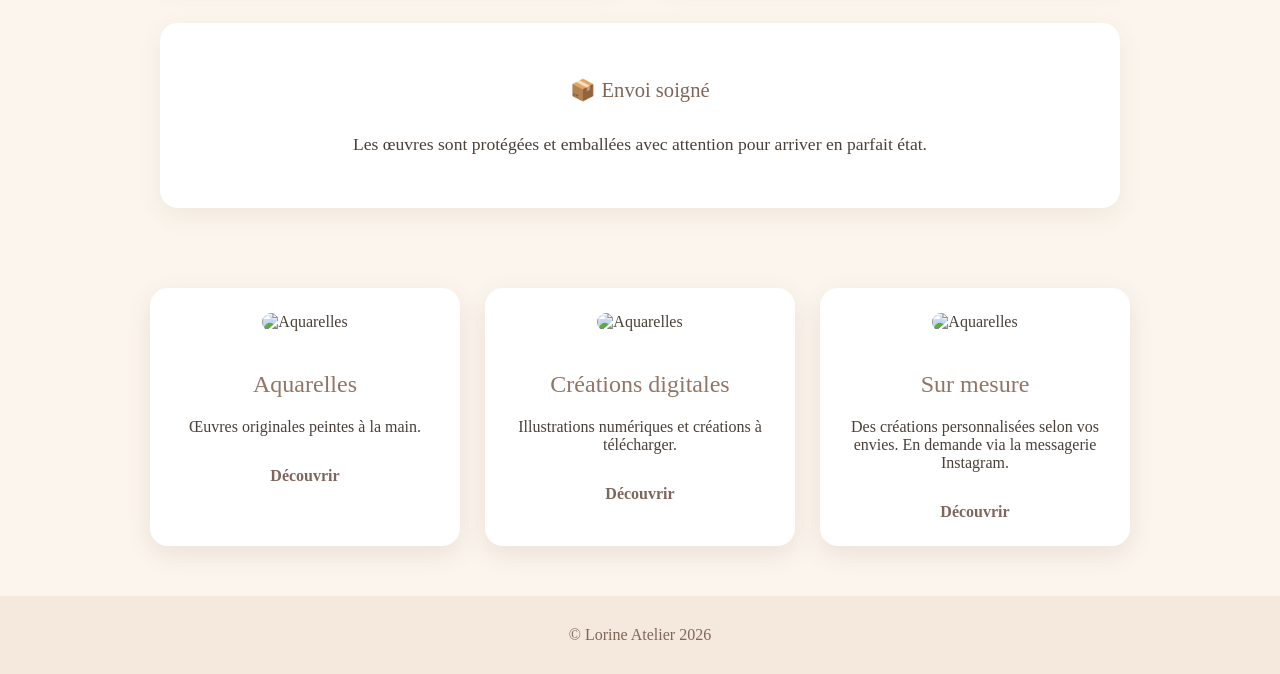
==== commit a07e990c: "Update index.html" ====
--- a/index.html
+++ b/index.html
@@ -17,9 +17,6 @@
 
     <div id="mini-cart-items"></div>
 
-    <a href="panier.html" class="mini-cart-button">
-        Voir le panier
-    </a>
 
 </div>
     
--- a/css/style.css
+++ b/css/style.css
@@ -396,9 +396,7 @@
     width:100%;
     max-width:500px;
     height:auto;
-
     border-radius:18px;
-
     display:block;
 
 }
@@ -480,7 +478,6 @@
     display:flex;
     align-items:center;
     gap:6px;
-
     font-weight:bold;
 
 }
@@ -489,16 +486,12 @@
 
     background:#80665a;
     color:white;
-
     width:22px;
     height:22px;
-
     border-radius:50%;
-
     display:flex;
     justify-content:center;
     align-items:center;
-
     font-size:.85rem;
 
 }
@@ -511,38 +504,126 @@
 #toast{
 
     position:fixed;
-
     bottom:30px;
     right:30px;
-
+    background:80665a;
+    color:white;
+    padding:18px 28px;
+    border-radius:12px;
+    box-shadow:0 8px 25px rgba(0,0,0,.2);
+    opacity:0;
+    transform:translateY(30px);
+    transition:.35s;
+    pointer-events:none;
+    z-index:9999;
+
+}
+
+#toast.show{
+
+    opacity:1;
+    transform:translateY(0);
+
+}
+
+
+/* ========================= */
+/* MINI PANIER */
+/* ========================= */
+
+.mini-cart{
+
+    position:fixed;
+    top:80px;
+    right:20px;
+    width:320px;
+    background:white;
+    border-radius:18px;
+    box-shadow:0 10px 30px rgba(0,0,0,.15);
+    padding:20px;
+    display:none;
+    z-index:9999;
+
+}
+
+.mini-cart.open{
+
+    display:block;
+
+}
+
+.mini-cart h3{
+    
+    margin-top:0;
+    color:#80665a;
+
+}
+
+.mini-cart-button{
+
+    display:block;
+    margin-top:20px;
+    text-align:center;
+    padding:12px;
     background:#80665a;
     color:white;
-
-    padding:18px 28px;
-
-    border-radius:12px;
-
-    box-shadow:0 8px 25px rgba(0,0,0,.2);
-
-    opacity:0;
-
-    transform:translateY(30px);
-
-    transition:.35s;
-
-    pointer-events:none;
-
-    z-index:9999;
-
-}
-
-#toast.show{
-
-    opacity:1;
-
-    transform:translateY(0);
-
-}
-
-
-
+    text-decoration:none;
+    border-radius:30px;
+
+}
+
+
+.mini-cart-item{
+    
+    display:flex;
+    gap:15px;
+    align-items:center;
+    margin-bottom:15px;
+    padding-bottom:15px;
+    border-bottom:1px solid #eee;
+
+}
+
+.mini-cart-item img{
+
+    width:65px;
+    height:65px;
+    object-fit:cover;
+    border-radius:10px;
+
+}
+
+.mini-cart-info{
+
+    flex:1;
+    color:#4b4038;
+    line-height:1.5;
+    font-size:.95rem;
+
+}
+
+
+.mini-cart-actions {
+    display: flex;
+    gap: 10px;
+    margin-top: 20px;
+}
+
+.clear-cart-btn,
+.view-cart-btn {
+    flex: 1;
+    padding: 12px;
+    text-align: center;
+    border-radius: 30px;
+    background: #80665a;
+    color: white;
+    text-decoration: none;
+    cursor: pointer;
+    transition: 0.3s;
+    border: none;
+}
+
+.clear-cart-btn:hover,
+.view-cart-btn:hover {
+    background: #9a7d6c;
+}
